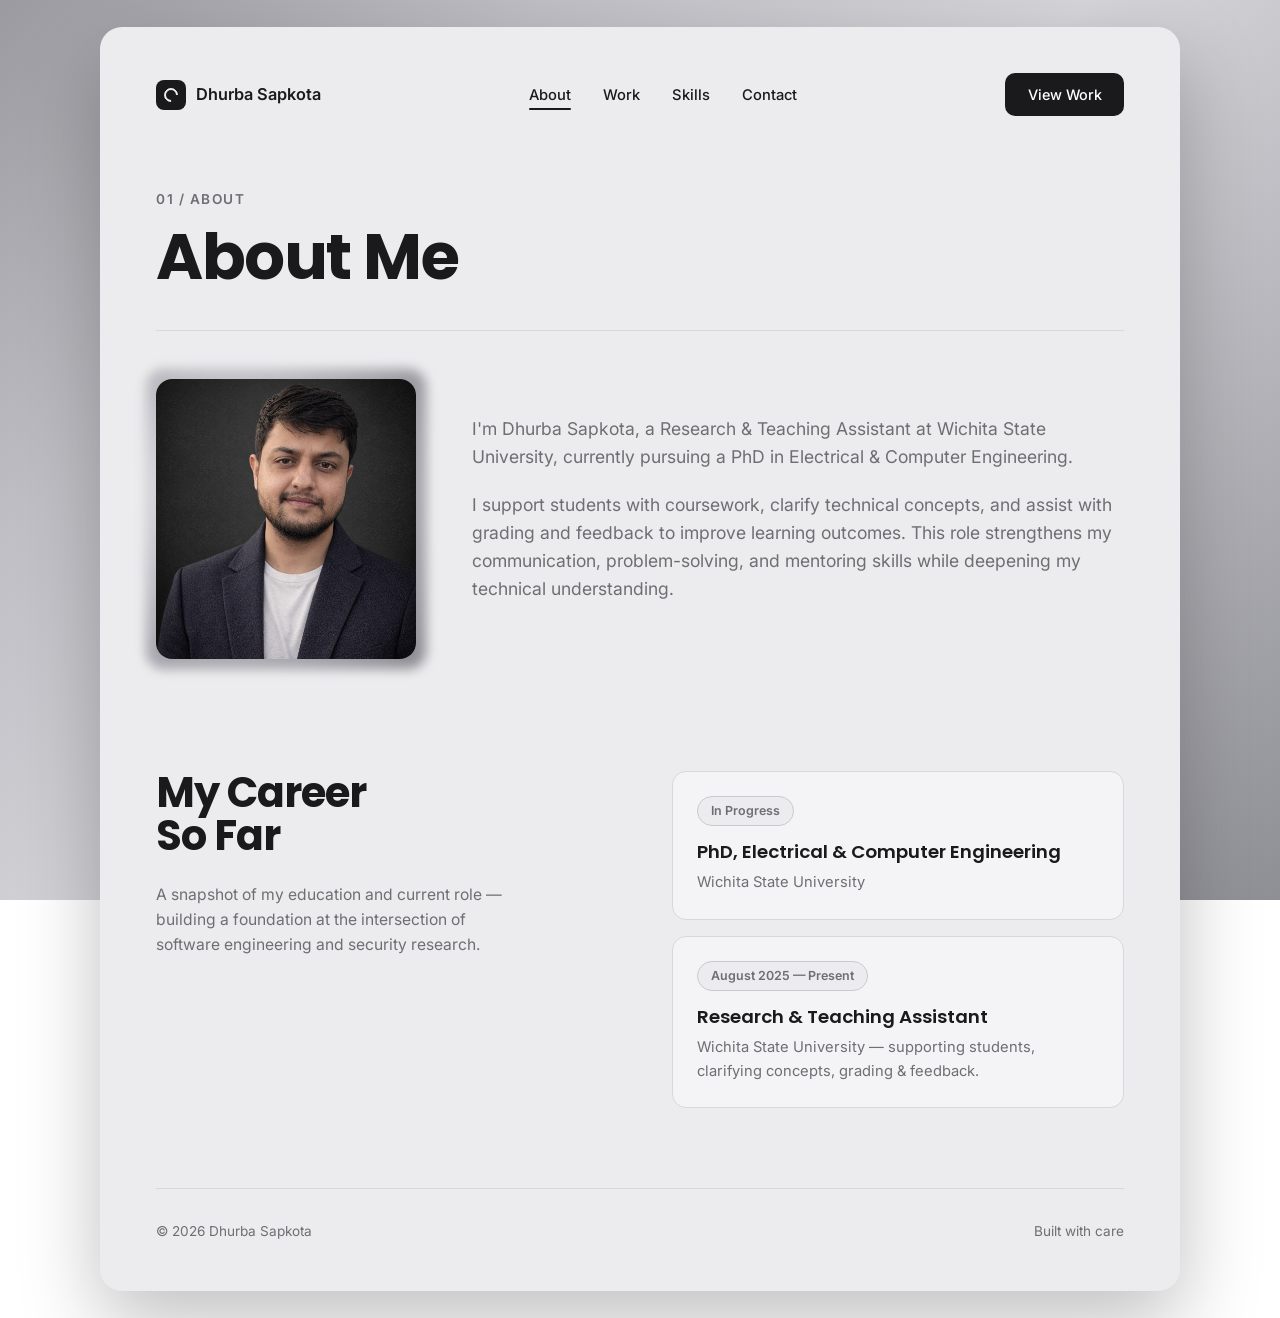
==== about.html @ 4236ccc6 "Portfolio website" ====
<!DOCTYPE html>
<html lang="en">
<head>
  <meta charset="UTF-8" />
  <meta name="viewport" content="width=device-width, initial-scale=1.0" />
  <title>About — Dhurba Sapkota</title>
  <link rel="stylesheet" href="style.css" />
  <link rel="preconnect" href="https://fonts.googleapis.com" />
  <link href="https://fonts.googleapis.com/css2?family=Poppins:wght@400;500;600;700;800&family=Inter:wght@400;500;600&display=swap" rel="stylesheet" />
</head>
<body>

  <div class="frame">

    <!-- NAV -->
    <nav class="nav">
      <a href="index.html" class="logo">
        <span class="logo-mark"></span>
        <span class="js-name">Dhurba Sapkota</span>
      </a>
      <ul class="nav-links" id="navLinks">
        <li><a href="about.html" class="active">About</a></li>
        <li><a href="work.html">Work</a></li>
        <li><a href="skills.html">Skills</a></li>
        <li><a href="contact.html">Contact</a></li>
      </ul>
      <a href="work.html" class="nav-btn">View Work</a>
      <button class="hamburger" id="hamburger" aria-label="Menu"><span></span><span></span></button>
    </nav>

    <!-- PAGE HEADER -->
    <header class="page-header reveal">
      <span class="page-num">01 / About</span>
      <h1>About Me</h1>
    </header>

    <!-- INTRO -->
    <section class="about-intro">
      <div class="hero-photo reveal">
        <div class="photo-glow"></div>
        <div class="photo-inner js-photo"><i class="user-icon">DS</i></div>
      </div>
      <div class="about-intro-text reveal" id="aboutIntro">
        <p>
          I'm <strong>Dhurba Sapkota</strong>, a Research &amp; Teaching Assistant at Wichita State
          University, currently pursuing a <strong>PhD in Electrical &amp; Computer Engineering</strong>.
        </p>
        <p>
          I support students with coursework, clarify technical concepts, and assist with grading and
          feedback to improve learning outcomes. This role strengthens my communication, problem-solving,
          and mentoring skills while deepening my technical understanding.
        </p>
      </div>
    </section>

    <!-- CAREER -->
    <section class="career">
      <div class="career-left reveal">
        <h2>My Career<br>So Far</h2>
        <p id="careerText">
          A snapshot of my education and current role — building a foundation at the intersection of
          software engineering and security research.
        </p>
      </div>
      <div class="timeline reveal" id="timeline">
        <div class="tl-item">
          <span class="tl-date">In Progress</span>
          <h3>PhD, Electrical &amp; Computer Engineering</h3>
          <p>Wichita State University</p>
        </div>
        <div class="tl-item">
          <span class="tl-date">August 2025 — Present</span>
          <h3>Research &amp; Teaching Assistant</h3>
          <p>Wichita State University — supporting students, clarifying concepts, grading &amp; feedback.</p>
        </div>
      </div>
    </section>

    <footer>
      <span>© 2026 Dhurba Sapkota</span>
      <span>Built with care</span>
    </footer>

  </div>

  <script src="script.js"></script>
  <script src="site.js"></script>
</body>
</html>
---- style.css ----
/* ===== RESET & TOKENS ===== */
*, *::before, *::after { box-sizing: border-box; margin: 0; padding: 0; }

:root {
  --card:     #ECECEE;   /* floating card */
  --card-2:   #F4F4F6;
  --ink:      #1A1A1C;   /* near-black text */
  --muted:    #6E6E73;
  --line:     #D8D8DC;
  --pill-bd:  #C9C9CF;
  --dark:     #1A1A1C;
  --radius:   22px;
  --ease:     cubic-bezier(0.16, 1, 0.3, 1);
}

html { scroll-behavior: smooth; }

body {
  font-family: 'Inter', sans-serif;
  /* GREY gradient background (was colorful in the reference) */
  background: linear-gradient(135deg, #9A9AA0 0%, #BFBFC5 25%, #D6D6DB 50%, #B4B4BA 75%, #8E8E95 100%);
  background-attachment: fixed;
  color: var(--ink);
  line-height: 1.6;
  min-height: 100vh;
  padding: 3vh 3vw;
}

a { text-decoration: none; color: inherit; }
ul { list-style: none; }
::selection { background: var(--dark); color: #fff; }

/* ===== FLOATING FRAME / CARD ===== */
.frame {
  max-width: 1080px;
  margin: 0 auto;
  background: var(--card);
  border-radius: var(--radius);
  padding: 1.5rem 3.5rem 3rem;
  box-shadow: 0 30px 80px rgba(0,0,0,0.25);
}

/* ===== NAV ===== */
.nav {
  display: flex; align-items: center; justify-content: space-between;
  padding: 1.4rem 0; position: relative;
}
.logo { display: flex; align-items: center; gap: 0.65rem; font-weight: 600; font-size: 1.02rem; color: var(--ink); }
.logo-mark {
  width: 30px; height: 30px; border-radius: 8px;
  background: var(--dark);
  position: relative; flex-shrink: 0;
}
.logo-mark::after {
  content: ''; position: absolute; inset: 8px;
  border: 2px solid var(--card); border-radius: 50%;
  border-right-color: transparent; transform: rotate(45deg);
}
.nav-links { display: flex; gap: 2rem; }
.nav-links a { font-size: 0.92rem; color: var(--ink); font-weight: 500; transition: color 0.25s; position: relative; }
.nav-links a:hover { color: var(--muted); }
.nav-links a.active { color: var(--ink); }
.nav-links a.active::after {
  content: ''; position: absolute; left: 0; right: 0; bottom: -6px;
  height: 2px; background: var(--dark); border-radius: 2px;
}
.nav-btn {
  background: var(--dark); color: #fff; font-weight: 500; font-size: 0.9rem;
  padding: 0.6rem 1.4rem; border-radius: 10px;
  transition: transform 0.3s var(--ease), opacity 0.3s;
}
.nav-btn:hover { transform: translateY(-2px); opacity: 0.9; }

.hamburger { display: none; flex-direction: column; gap: 6px; background: none; border: none; cursor: pointer; }
.hamburger span { width: 24px; height: 2px; background: var(--ink); border-radius: 2px; }

/* ===== HERO ===== */
.hero {
  display: grid; grid-template-columns: auto 1fr; gap: 4rem;
  align-items: center; padding: 4rem 0 5rem;
}
.hero-photo { position: relative; width: 260px; height: 280px; }
.photo-glow {
  position: absolute; inset: -10px;
  border-radius: 18px;
  /* grey glow instead of rainbow */
  background: radial-gradient(circle at 30% 40%, #fff 0%, #C4C4CB 35%, #9C9CA3 70%, #7E7E86 100%);
  filter: blur(6px);
  opacity: 0.9;
}
.photo-inner {
  position: absolute; inset: 0;
  border-radius: 16px;
  background: linear-gradient(160deg, #DADADE, #B7B7BD);
  display: flex; align-items: center; justify-content: center;
  overflow: hidden;
  box-shadow: inset 0 0 0 1px rgba(255,255,255,0.4);
}
.user-icon {
  font-family: 'Poppins', sans-serif; font-style: normal; font-weight: 700;
  font-size: 4rem; color: #6E6E73; letter-spacing: -2px;
}
.photo-inner .photo-img { width: 100%; height: 100%; object-fit: cover; display: block; }

.hero-text h1 {
  font-family: 'Poppins', sans-serif; font-weight: 700;
  font-size: clamp(3rem, 7vw, 5.5rem); line-height: 1; letter-spacing: -2px;
  margin-bottom: 1.5rem;
}
.hero-text p { font-size: 1.15rem; color: var(--muted); max-width: 460px; }

/* ===== CAREER ===== */
.career {
  display: grid; grid-template-columns: 1fr 1fr; gap: 4rem;
  padding: 3rem 0 4rem; align-items: start;
}
.career-left h2 {
  font-family: 'Poppins', sans-serif; font-weight: 700;
  font-size: clamp(1.8rem, 4vw, 2.6rem); line-height: 1.05; letter-spacing: -1px;
  margin-bottom: 1.5rem;
}
.career-left p { color: var(--muted); font-size: 0.98rem; max-width: 360px; }

.career-right { display: flex; flex-wrap: wrap; gap: 0.7rem; align-content: flex-start; }
.tag {
  font-size: 0.72rem; font-weight: 600; letter-spacing: 0.5px;
  color: var(--ink);
  background: var(--card-2);
  border: 1px solid var(--pill-bd);
  padding: 0.55rem 1rem; border-radius: 10px;
  transition: transform 0.25s var(--ease), background 0.25s, color 0.25s;
}
.tag:hover { transform: translateY(-2px); background: var(--dark); color: #fff; border-color: var(--dark); }

/* ===== WORK ===== */
.work { padding: 3rem 0 4rem; border-top: 1px solid var(--line); display: flex; flex-direction: column; gap: 1.2rem; }
.work-heading {
  font-family: 'Poppins', sans-serif; font-weight: 700;
  font-size: clamp(1.8rem, 4vw, 2.6rem); letter-spacing: -1px; margin-bottom: 2.5rem;
}
.work-card {
  display: grid; grid-template-columns: auto 1fr; gap: 2rem;
  background: var(--card-2); border: 1px solid var(--line);
  border-radius: 16px; padding: 2.2rem;
  transition: transform 0.4s var(--ease), box-shadow 0.4s var(--ease);
}
.work-card:hover { transform: translateY(-4px); box-shadow: 0 20px 50px rgba(0,0,0,0.12); }
.work-num { font-family: 'Poppins', sans-serif; font-weight: 700; font-size: 1.2rem; color: var(--muted); }
.work-info h3 { font-family: 'Poppins', sans-serif; font-weight: 600; font-size: 1.5rem; margin-bottom: 0.7rem; }
.work-info p { color: var(--muted); max-width: 620px; margin-bottom: 1.2rem; }
.work-tags { display: flex; flex-wrap: wrap; gap: 0.5rem; }
.work-tags span { font-size: 0.78rem; color: var(--muted); border: 1px solid var(--pill-bd); padding: 0.3rem 0.85rem; border-radius: 50px; }

/* ===== CONTACT ===== */
.contact { padding: 4rem 0 3rem; border-top: 1px solid var(--line); text-align: center; }
.contact h2 { font-family: 'Poppins', sans-serif; font-weight: 700; font-size: clamp(2rem, 5vw, 3.2rem); letter-spacing: -1px; margin-bottom: 1rem; }
.contact > div > p { color: var(--muted); margin-bottom: 2rem; }
.contact-mail {
  display: inline-block; font-family: 'Poppins', sans-serif; font-weight: 600;
  font-size: clamp(1.2rem, 3vw, 2rem); color: var(--ink);
  border-bottom: 2px solid var(--pill-bd); padding-bottom: 0.4rem;
  transition: border-color 0.3s, color 0.3s;
}
.contact-mail:hover { border-color: var(--dark); }
.contact-meta { margin-top: 2rem; color: var(--muted); font-size: 0.95rem; }

/* ===== FOOTER ===== */
footer {
  display: flex; align-items: center; justify-content: space-between;
  padding-top: 2rem; margin-top: 1rem; border-top: 1px solid var(--line);
  color: var(--muted); font-size: 0.85rem; flex-wrap: wrap; gap: 0.5rem;
}

/* ===== HERO CTA BUTTONS ===== */
.hero-cta { display: flex; gap: 0.9rem; margin-top: 2rem; flex-wrap: wrap; }
.btn-fill, .btn-ghost {
  display: inline-flex; align-items: center; justify-content: center;
  padding: 0.75rem 1.6rem; border-radius: 10px; font-weight: 500; font-size: 0.95rem;
  transition: transform 0.3s var(--ease), background 0.3s, color 0.3s, border-color 0.3s;
}
.btn-fill { background: var(--dark); color: #fff; border: 1px solid var(--dark); }
.btn-fill:hover { transform: translateY(-2px); opacity: 0.92; }
.btn-ghost { border: 1px solid var(--pill-bd); color: var(--ink); }
.btn-ghost:hover { border-color: var(--dark); transform: translateY(-2px); }
.btn-fill.full { width: 100%; padding: 0.85rem; cursor: pointer; }

/* ===== QUICK LINKS (home) ===== */
.quicklinks {
  display: grid; grid-template-columns: repeat(4, 1fr); gap: 1rem;
  padding: 1rem 0 3rem; border-top: 1px solid var(--line);
}
.ql-card {
  display: flex; flex-direction: column; gap: 0.4rem;
  background: var(--card-2); border: 1px solid var(--line);
  border-radius: 16px; padding: 1.6rem;
  transition: transform 0.35s var(--ease), box-shadow 0.35s var(--ease);
  position: relative; min-height: 150px;
}
.ql-card:hover { transform: translateY(-5px); box-shadow: 0 18px 40px rgba(0,0,0,0.12); }
.ql-num { font-family: 'Poppins', sans-serif; font-weight: 700; font-size: 0.85rem; color: var(--muted); }
.ql-card h3 { font-family: 'Poppins', sans-serif; font-weight: 600; font-size: 1.25rem; }
.ql-card p { color: var(--muted); font-size: 0.88rem; }
.ql-arrow { position: absolute; bottom: 1.4rem; right: 1.4rem; font-size: 1.2rem; color: var(--ink); transition: transform 0.3s var(--ease); }
.ql-card:hover .ql-arrow { transform: translateX(4px); }

/* ===== PAGE HEADER (inner pages) ===== */
.page-header { padding: 3rem 0 2.5rem; border-bottom: 1px solid var(--line); margin-bottom: 3rem; }
.page-num { font-size: 0.85rem; font-weight: 600; letter-spacing: 1.5px; color: var(--muted); text-transform: uppercase; }
.page-header h1 {
  font-family: 'Poppins', sans-serif; font-weight: 700;
  font-size: clamp(2.4rem, 6vw, 4rem); line-height: 1.02; letter-spacing: -1.5px; margin-top: 0.8rem;
}

/* ===== ABOUT PAGE ===== */
.about-intro { display: grid; grid-template-columns: auto 1fr; gap: 3.5rem; align-items: center; padding-bottom: 4rem; }
.about-intro-text p { font-size: 1.1rem; color: var(--muted); margin-bottom: 1.2rem; }
.about-intro-text strong { color: var(--ink); }

.timeline { display: flex; flex-direction: column; gap: 1rem; }
.tl-item { background: var(--card-2); border: 1px solid var(--line); border-radius: 14px; padding: 1.5rem; transition: transform 0.3s var(--ease); }
.tl-item:hover { transform: translateX(6px); }
.tl-date { display: inline-block; font-size: 0.78rem; font-weight: 600; color: var(--muted); background: var(--card); border: 1px solid var(--pill-bd); padding: 0.25rem 0.8rem; border-radius: 50px; margin-bottom: 0.7rem; }
.tl-item h3 { font-family: 'Poppins', sans-serif; font-weight: 600; font-size: 1.15rem; }
.tl-item p { color: var(--muted); font-size: 0.92rem; margin-top: 0.3rem; }

/* ===== SKILLS PAGE ===== */
.skills-section { padding-bottom: 3rem; }
.skills-detail { display: flex; flex-direction: column; border-top: 1px solid var(--line); }
.skill-row {
  display: flex; align-items: center; justify-content: space-between; gap: 2rem;
  padding: 1.5rem 0; border-bottom: 1px solid var(--line);
  transition: padding 0.35s var(--ease);
}
.skill-row:hover { padding-left: 1rem; }
.skill-name { font-family: 'Poppins', sans-serif; font-weight: 600; font-size: clamp(1.1rem, 2.4vw, 1.5rem); }
.skill-meta { color: var(--muted); font-size: 0.92rem; text-align: right; }

/* ===== CONTACT PAGE ===== */
.contact-page { display: grid; grid-template-columns: 1fr 1fr; gap: 4rem; align-items: start; padding-bottom: 2rem; }
.contact-lead { font-size: 1.1rem; color: var(--muted); margin-bottom: 1.8rem; }
.contact-mail {
  display: inline-block; font-family: 'Poppins', sans-serif; font-weight: 600;
  font-size: clamp(1.1rem, 2.6vw, 1.7rem); color: var(--ink);
  border-bottom: 2px solid var(--pill-bd); padding-bottom: 0.4rem; word-break: break-all;
  transition: border-color 0.3s;
}
.contact-mail:hover { border-color: var(--dark); }
.contact-details { display: flex; flex-direction: column; gap: 1.2rem; margin: 2.5rem 0; }
.cd-item { display: flex; flex-direction: column; gap: 0.2rem; }
.cd-label { font-size: 0.75rem; font-weight: 600; letter-spacing: 1px; text-transform: uppercase; color: var(--muted); }
.cd-value { font-size: 1rem; color: var(--ink); }
.contact-socials { display: flex; gap: 0.7rem; }
.contact-socials a { font-size: 0.85rem; font-weight: 500; color: var(--ink); border: 1px solid var(--pill-bd); padding: 0.5rem 1.1rem; border-radius: 10px; transition: 0.3s var(--ease); }
.contact-socials a:hover { background: var(--dark); color: #fff; border-color: var(--dark); transform: translateY(-2px); }

.contact-form { background: var(--card-2); border: 1px solid var(--line); border-radius: 18px; padding: 2rem; display: flex; flex-direction: column; gap: 1.1rem; }
.form-group { display: flex; flex-direction: column; gap: 0.4rem; }
.form-group label { font-size: 0.82rem; font-weight: 600; color: var(--ink); }
.form-group input, .form-group textarea {
  font-family: 'Inter', sans-serif; font-size: 0.95rem; color: var(--ink);
  background: var(--card); border: 1px solid var(--pill-bd); border-radius: 10px;
  padding: 0.7rem 0.9rem; resize: none; transition: border-color 0.3s, box-shadow 0.3s;
}
.form-group input:focus, .form-group textarea:focus { outline: none; border-color: var(--dark); box-shadow: 0 0 0 3px rgba(26,26,28,0.07); }

/* ===== REVEAL ===== */
.reveal { opacity: 0; transform: translateY(34px); transition: opacity 0.8s var(--ease), transform 0.8s var(--ease); }
.reveal.visible { opacity: 1; transform: translateY(0); }

/* ===== RESPONSIVE ===== */
@media (max-width: 820px) {
  .frame { padding: 1rem 1.5rem 2rem; }
  .nav-links, .nav-btn { display: none; }
  .nav-links.open {
    display: flex; flex-direction: column; gap: 1.2rem; position: absolute; top: 100%; left: 0; right: 0;
    background: var(--card-2); padding: 1.5rem; border-radius: 14px; z-index: 50; box-shadow: 0 20px 40px rgba(0,0,0,0.15);
  }
  .hamburger { display: flex; }
  .hero { grid-template-columns: 1fr; gap: 2.5rem; text-align: center; padding: 2.5rem 0 3rem; }
  .hero-photo { margin: 0 auto; }
  .hero-text p { margin: 0 auto; }
  .career { grid-template-columns: 1fr; gap: 2rem; }
  .career-left p { max-width: none; }
  .work-card { grid-template-columns: 1fr; gap: 1rem; }
  .quicklinks { grid-template-columns: 1fr 1fr; }
  .about-intro { grid-template-columns: 1fr; gap: 2.5rem; text-align: center; }
  .about-intro .hero-photo { margin: 0 auto; }
  .contact-page { grid-template-columns: 1fr; gap: 2.5rem; }
  .skill-row { flex-direction: column; align-items: flex-start; gap: 0.4rem; }
  .skill-meta { text-align: left; }
}

@media (max-width: 480px) {
  .quicklinks { grid-template-columns: 1fr; }
}
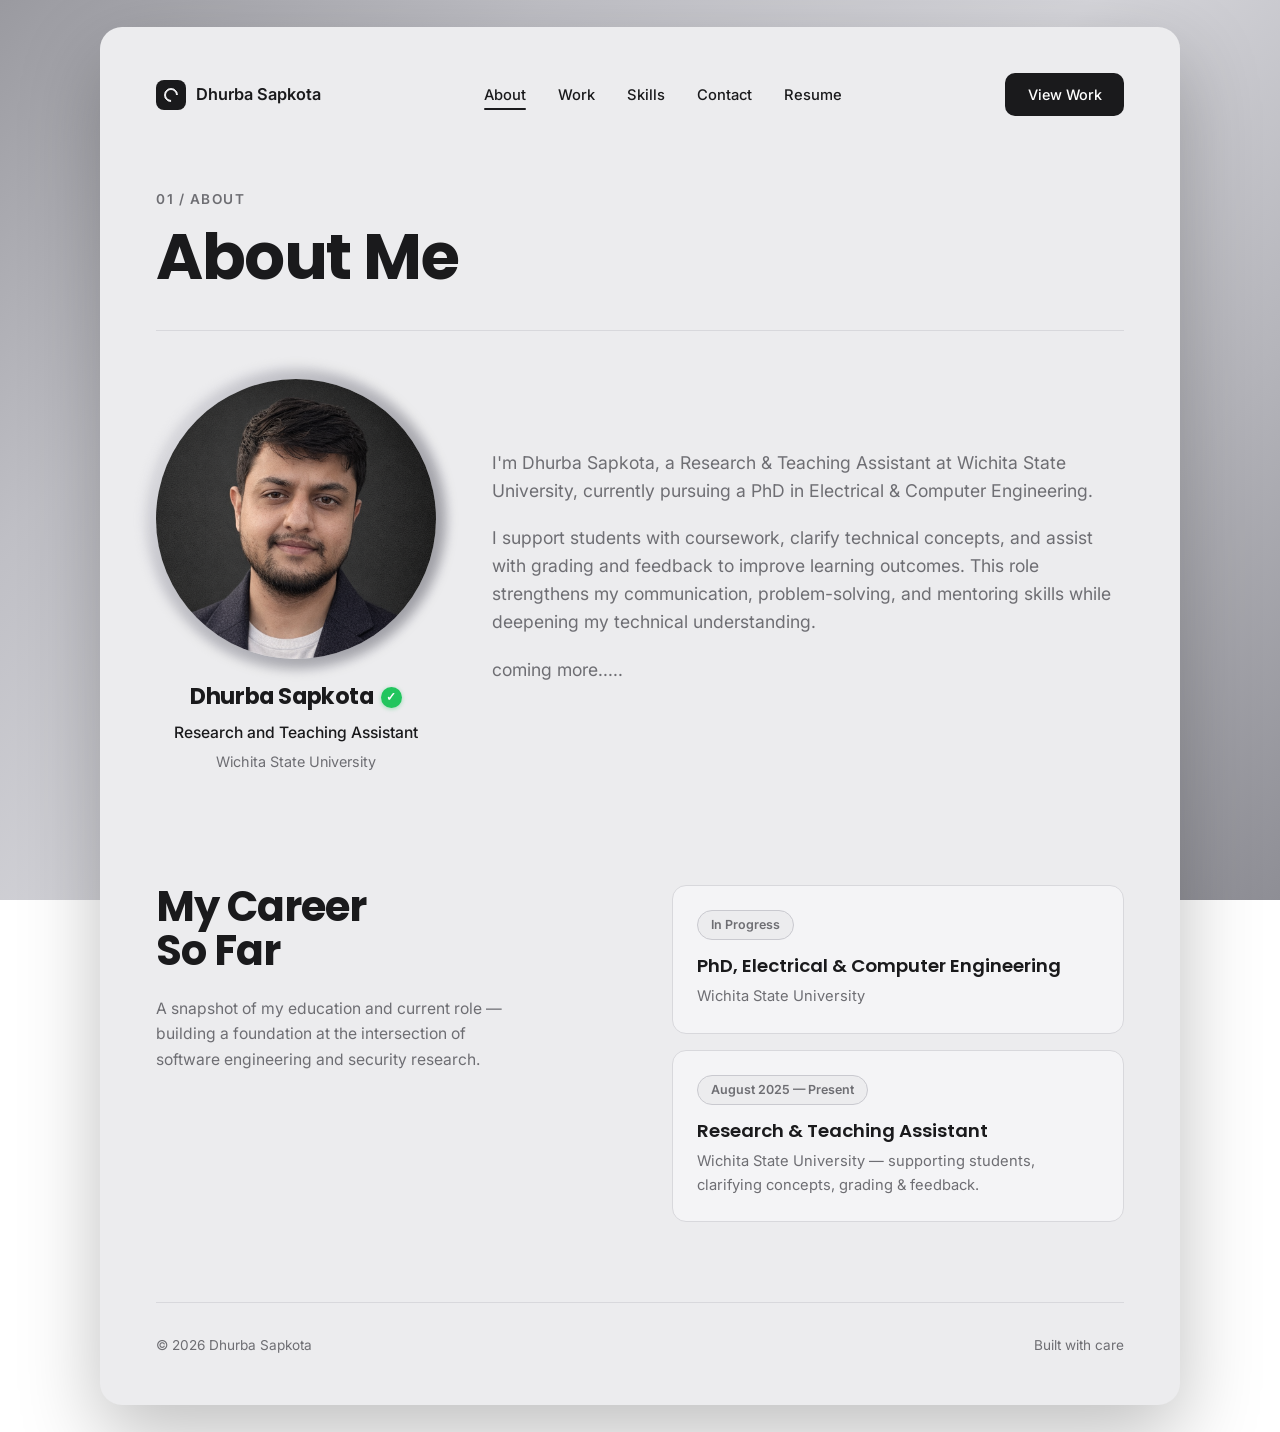
==== commit 4fe24d02: "Add profile identity block (name, verified tick, title, organization)" ====
--- a/about.html
+++ b/about.html
@@ -23,6 +23,7 @@
         <li><a href="work.html">Work</a></li>
         <li><a href="skills.html">Skills</a></li>
         <li><a href="contact.html">Contact</a></li>
+        <li class="resume-nav" hidden><a class="js-resume" href="#" target="_blank" rel="noopener">Resume</a></li>
       </ul>
       <a href="work.html" class="nav-btn">View Work</a>
       <button class="hamburger" id="hamburger" aria-label="Menu"><span></span><span></span></button>
@@ -36,9 +37,16 @@
 
     <!-- INTRO -->
     <section class="about-intro">
-      <div class="hero-photo reveal">
-        <div class="photo-glow"></div>
-        <div class="photo-inner js-photo"><i class="user-icon">DS</i></div>
+      <div class="profile-block reveal">
+        <div class="hero-photo">
+          <div class="photo-glow"></div>
+          <div class="photo-inner js-photo"><i class="user-icon">DS</i></div>
+        </div>
+        <div class="photo-identity">
+          <div class="pi-name"><span class="js-name">Dhurba Sapkota</span><span class="verified-badge js-verified" title="Verified">&#10003;</span></div>
+          <div class="pi-title js-title">Research and Teaching Assistant</div>
+          <div class="pi-org js-org">Wichita State University</div>
+        </div>
       </div>
       <div class="about-intro-text reveal" id="aboutIntro">
         <p>
--- a/style.css
+++ b/style.css
@@ -29,6 +29,7 @@
 a { text-decoration: none; color: inherit; }
 ul { list-style: none; }
 ::selection { background: var(--dark); color: #fff; }
+[hidden] { display: none !important; }
 
 /* ===== FLOATING FRAME / CARD ===== */
 .frame {
@@ -79,10 +80,10 @@
   display: grid; grid-template-columns: auto 1fr; gap: 4rem;
   align-items: center; padding: 4rem 0 5rem;
 }
-.hero-photo { position: relative; width: 260px; height: 280px; }
+.hero-photo { position: relative; width: 280px; height: 280px; }
 .photo-glow {
   position: absolute; inset: -10px;
-  border-radius: 18px;
+  border-radius: 50%;
   /* grey glow instead of rainbow */
   background: radial-gradient(circle at 30% 40%, #fff 0%, #C4C4CB 35%, #9C9CA3 70%, #7E7E86 100%);
   filter: blur(6px);
@@ -90,7 +91,7 @@
 }
 .photo-inner {
   position: absolute; inset: 0;
-  border-radius: 16px;
+  border-radius: 50%;
   background: linear-gradient(160deg, #DADADE, #B7B7BD);
   display: flex; align-items: center; justify-content: center;
   overflow: hidden;
@@ -100,7 +101,23 @@
   font-family: 'Poppins', sans-serif; font-style: normal; font-weight: 700;
   font-size: 4rem; color: #6E6E73; letter-spacing: -2px;
 }
-.photo-inner .photo-img { width: 100%; height: 100%; object-fit: cover; display: block; }
+
+/* profile identity block (under the photo) */
+.profile-block { display: flex; flex-direction: column; align-items: center; gap: 1.3rem; }
+.photo-identity { text-align: center; display: flex; flex-direction: column; gap: 0.3rem; }
+.pi-name {
+  display: inline-flex; align-items: center; justify-content: center; gap: 0.45rem;
+  font-family: 'Poppins', sans-serif; font-weight: 700; font-size: 1.4rem; color: var(--ink); letter-spacing: -0.4px;
+}
+.verified-badge {
+  display: inline-flex; align-items: center; justify-content: center;
+  width: 21px; height: 21px; border-radius: 50%;
+  background: #22C55E; color: #fff; font-size: 0.72rem; font-weight: 700;
+  box-shadow: 0 1px 4px rgba(34,197,94,0.4); flex-shrink: 0;
+}
+.pi-title { font-size: 0.98rem; font-weight: 500; color: var(--ink); }
+.pi-org { font-size: 0.9rem; color: var(--muted); }
+.photo-inner .photo-img { width: 100%; height: 100%; object-fit: cover; object-position: center 20%; display: block; transform: scale(1.18) translateX(-6%); }
 
 .hero-text h1 {
   font-family: 'Poppins', sans-serif; font-weight: 700;
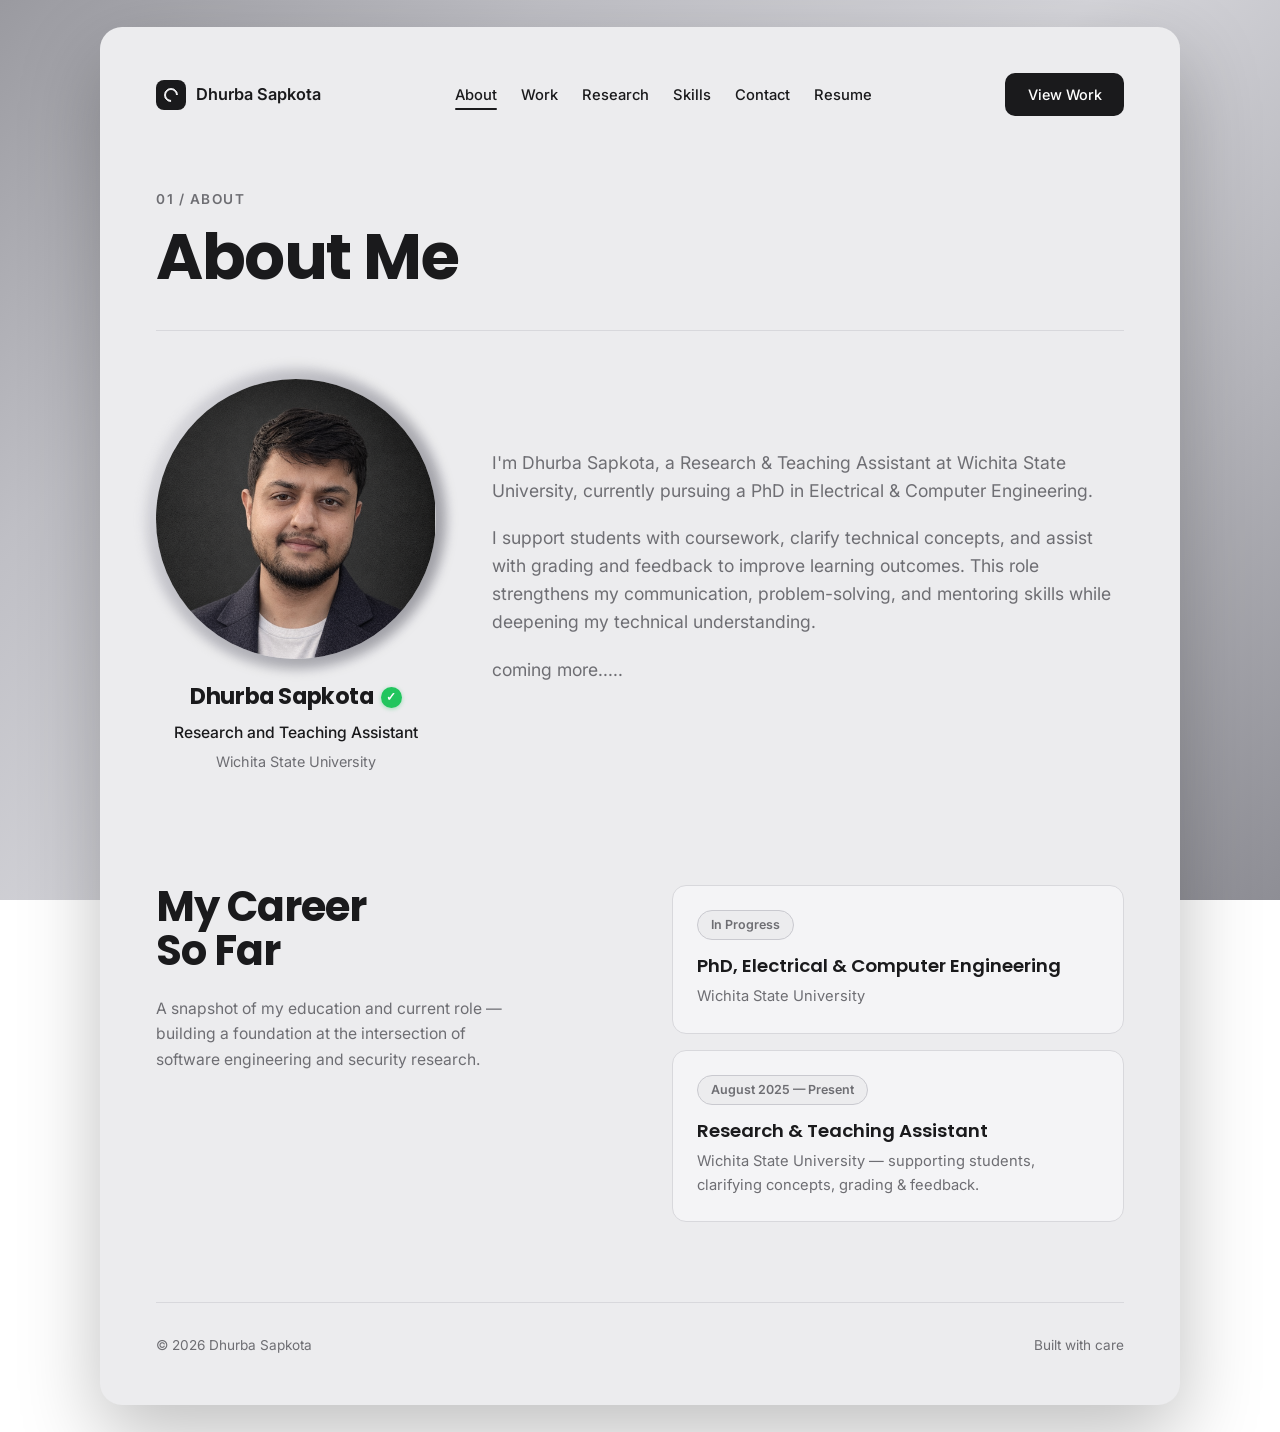
==== commit 76379b0b: "Add Research/Publications page, working contact form, Scholar/ORCID links" ====
--- a/about.html
+++ b/about.html
@@ -21,6 +21,7 @@
       <ul class="nav-links" id="navLinks">
         <li><a href="about.html" class="active">About</a></li>
         <li><a href="work.html">Work</a></li>
+        <li><a href="research.html">Research</a></li>
         <li><a href="skills.html">Skills</a></li>
         <li><a href="contact.html">Contact</a></li>
         <li class="resume-nav" hidden><a class="js-resume" href="#" target="_blank" rel="noopener">Resume</a></li>
--- a/style.css
+++ b/style.css
@@ -57,7 +57,7 @@
   border: 2px solid var(--card); border-radius: 50%;
   border-right-color: transparent; transform: rotate(45deg);
 }
-.nav-links { display: flex; gap: 2rem; }
+.nav-links { display: flex; gap: 1.5rem; }
 .nav-links a { font-size: 0.92rem; color: var(--ink); font-weight: 500; transition: color 0.25s; position: relative; }
 .nav-links a:hover { color: var(--muted); }
 .nav-links a.active { color: var(--ink); }
@@ -117,7 +117,7 @@
 }
 .pi-title { font-size: 0.98rem; font-weight: 500; color: var(--ink); }
 .pi-org { font-size: 0.9rem; color: var(--muted); }
-.photo-inner .photo-img { width: 100%; height: 100%; object-fit: cover; object-position: center 20%; display: block; transform: scale(1.18) translateX(-6%); }
+.photo-inner .photo-img { width: 100%; height: 100%; object-fit: cover; object-position: center 20%; display: block; transform: scale(1.08) translateX(-4%); }
 
 .hero-text h1 {
   font-family: 'Poppins', sans-serif; font-weight: 700;
@@ -167,6 +167,23 @@
 .work-info p { color: var(--muted); max-width: 620px; margin-bottom: 1.2rem; }
 .work-tags { display: flex; flex-wrap: wrap; gap: 0.5rem; }
 .work-tags span { font-size: 0.78rem; color: var(--muted); border: 1px solid var(--pill-bd); padding: 0.3rem 0.85rem; border-radius: 50px; }
+
+/* ===== PUBLICATIONS ===== */
+.pubs { padding: 0.5rem 0 2rem; display: flex; flex-direction: column; gap: 1.2rem; }
+.pub-empty { color: var(--muted); font-size: 1.05rem; padding: 2rem 0; }
+.pub-card {
+  display: grid; grid-template-columns: auto 1fr; gap: 1.5rem;
+  background: var(--card-2); border: 1px solid var(--line);
+  border-radius: 16px; padding: 1.8rem;
+  transition: transform 0.35s var(--ease), box-shadow 0.35s var(--ease);
+}
+.pub-card:hover { transform: translateY(-4px); box-shadow: 0 18px 40px rgba(0,0,0,0.1); }
+.pub-year { font-family: 'Poppins', sans-serif; font-weight: 700; font-size: 1.1rem; color: var(--ink); }
+.pub-body h3 { font-family: 'Poppins', sans-serif; font-weight: 600; font-size: 1.2rem; margin-bottom: 0.4rem; line-height: 1.3; }
+.pub-authors { color: var(--ink); font-size: 0.92rem; }
+.pub-venue { color: var(--muted); font-size: 0.9rem; font-style: italic; margin-top: 0.2rem; }
+.pub-link { display: inline-block; margin-top: 0.8rem; font-weight: 600; font-size: 0.88rem; color: var(--ink); border-bottom: 1px solid var(--pill-bd); }
+.pub-link:hover { border-color: var(--dark); }
 
 /* ===== CONTACT ===== */
 .contact { padding: 4rem 0 3rem; border-top: 1px solid var(--line); text-align: center; }
